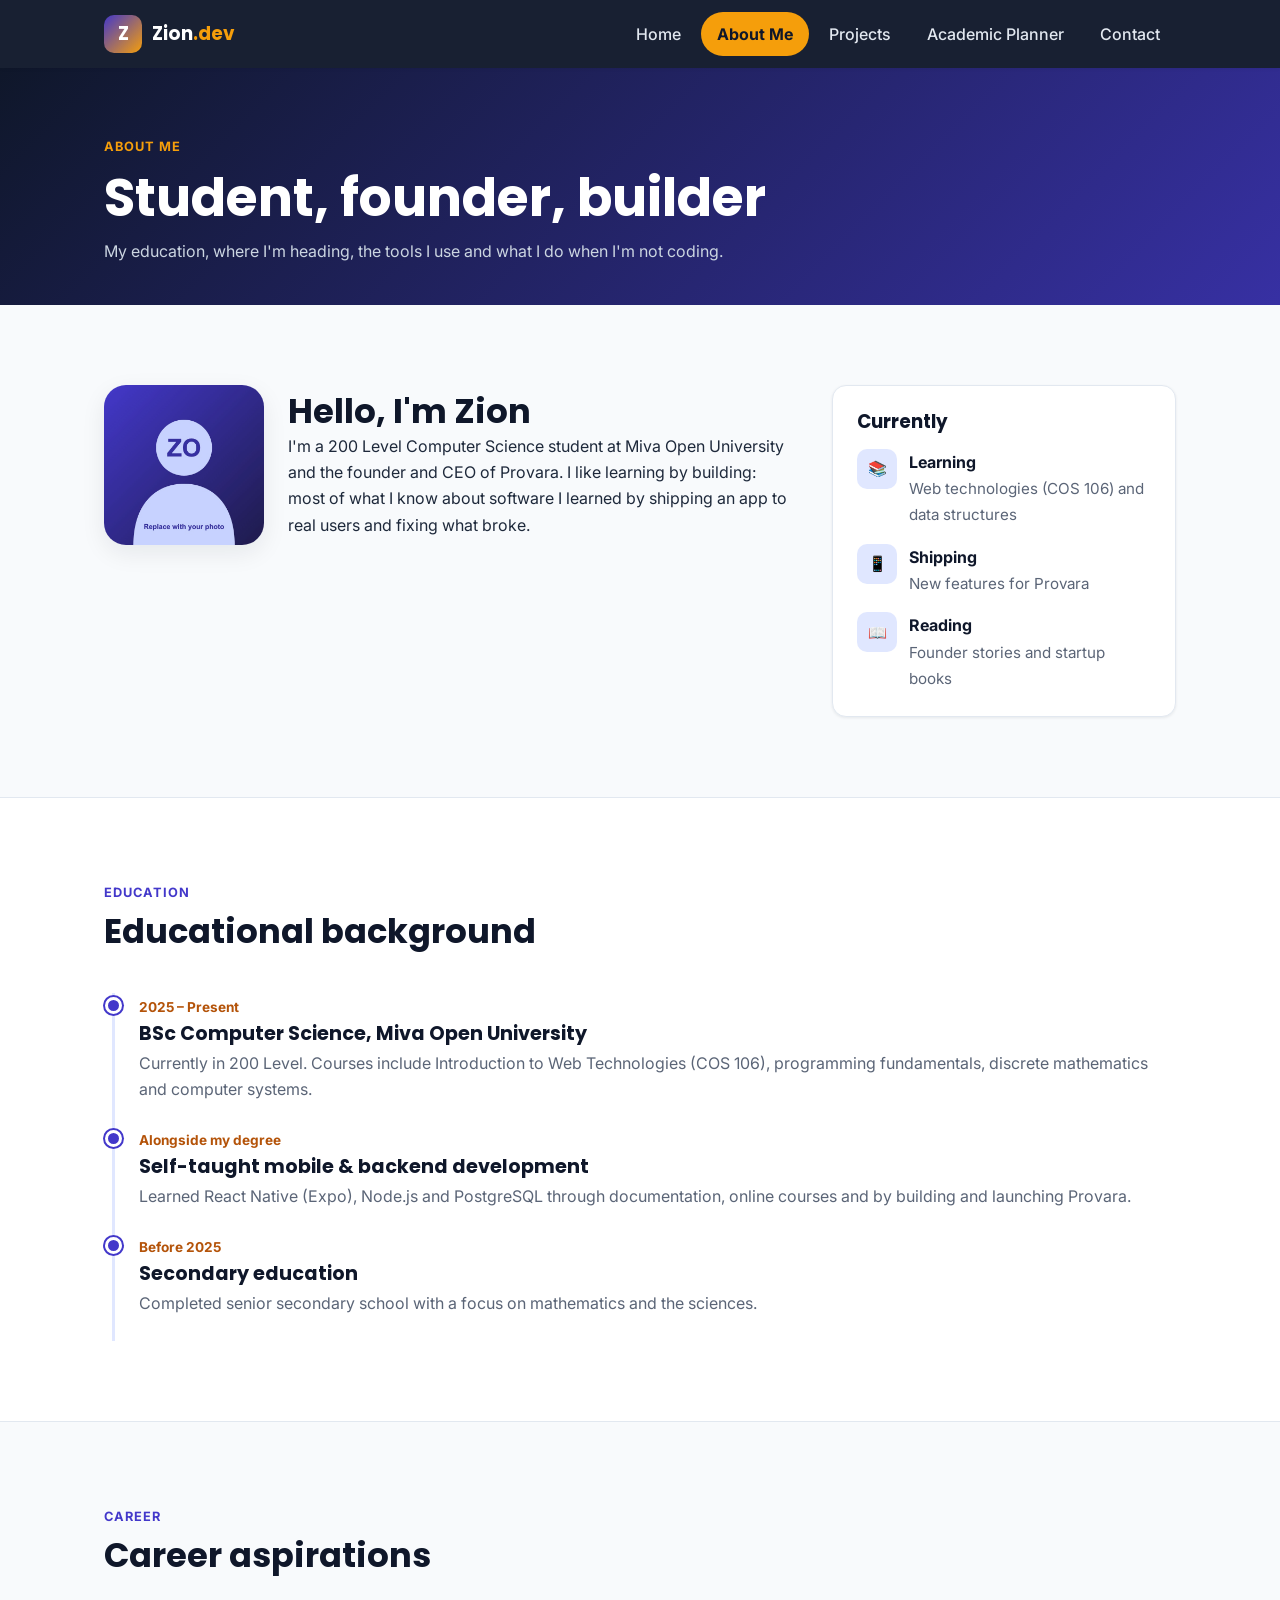
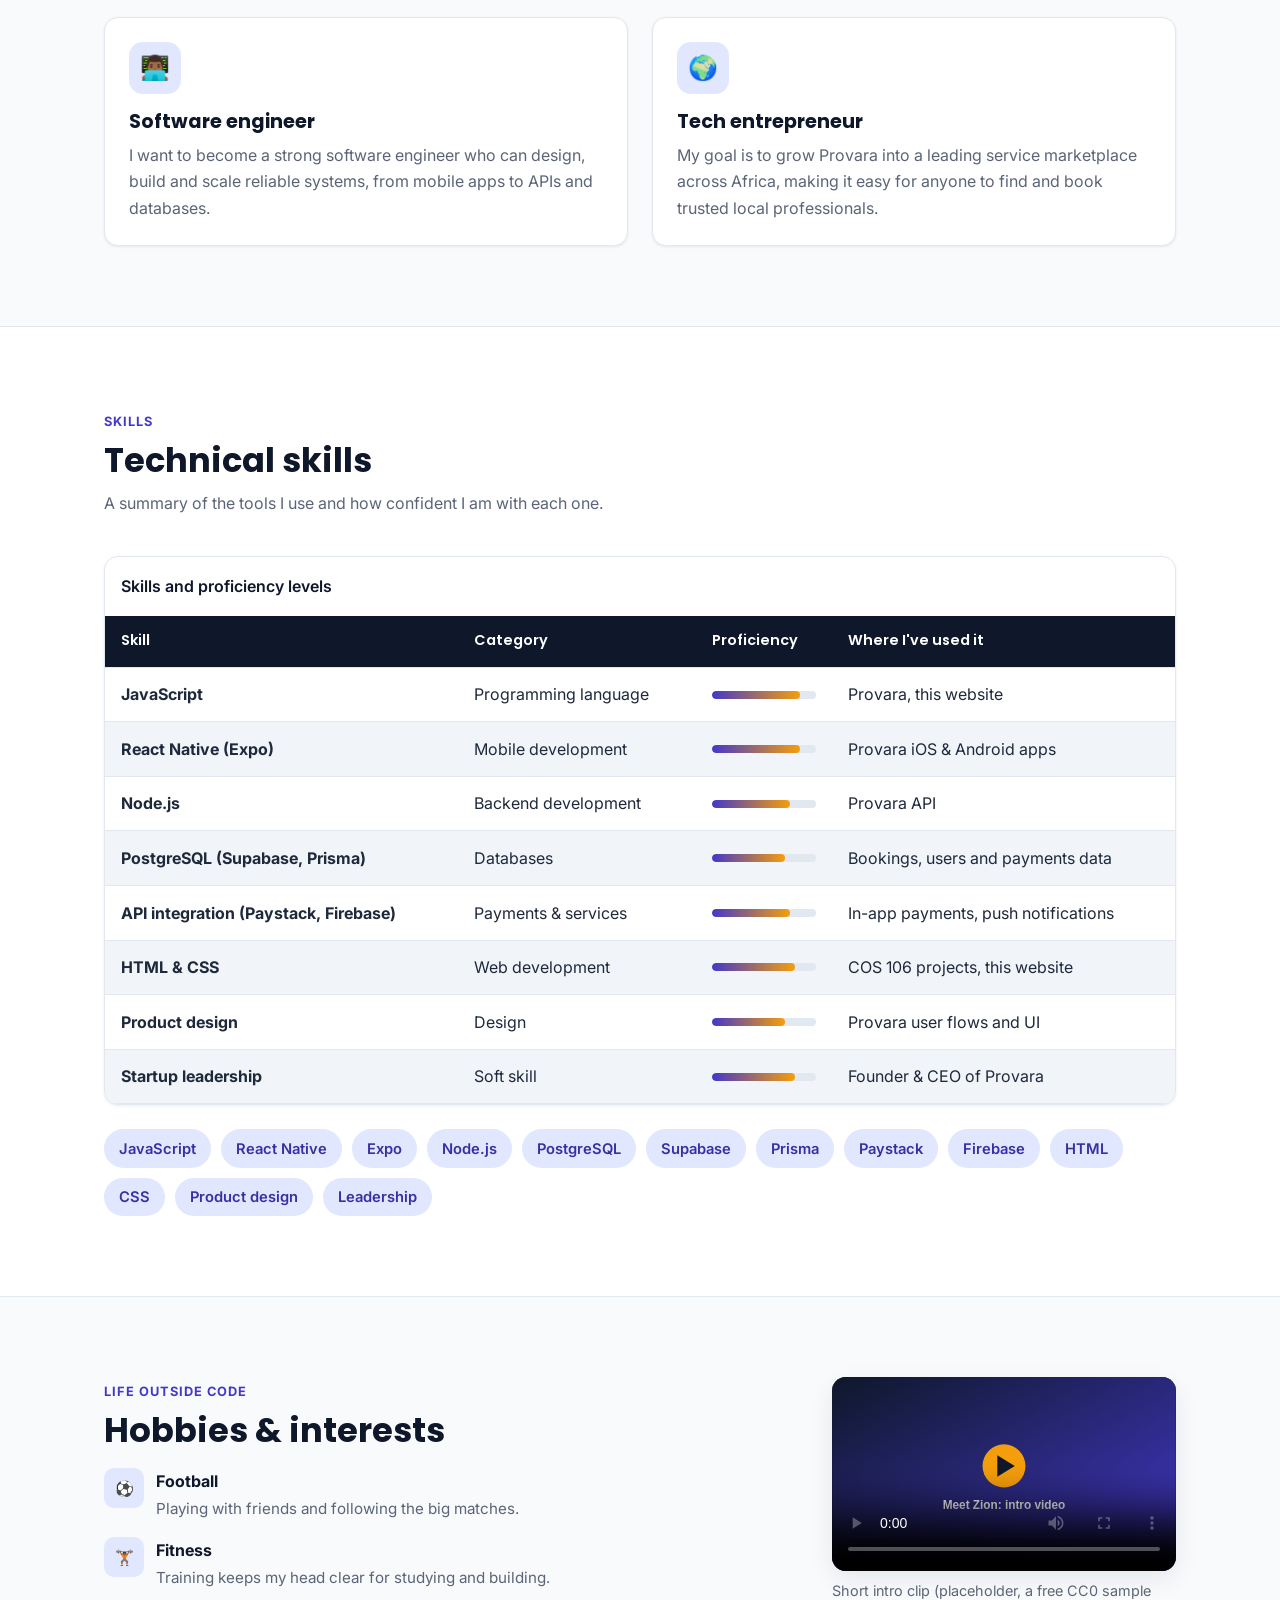
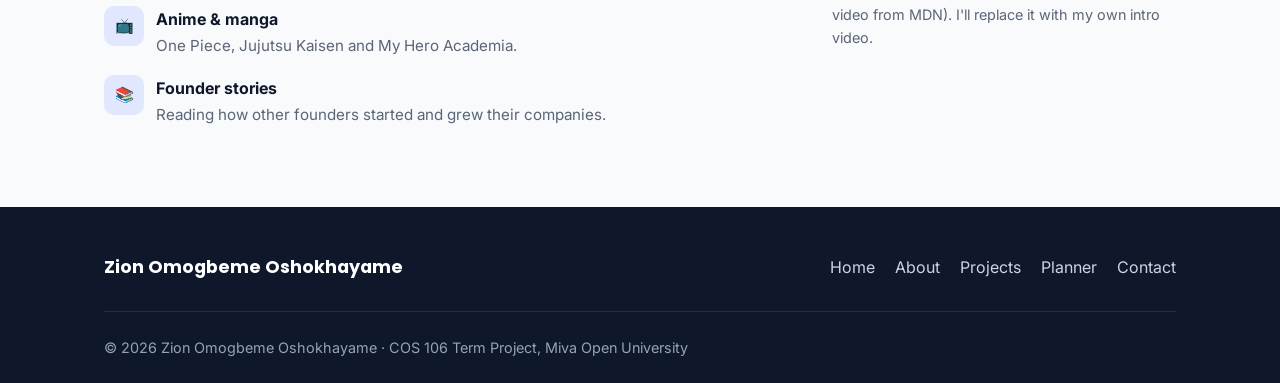
==== about.html @ 19a4f3cc "Initial commit: COS 106 student portfolio and academic planner Responsive five-page site (Home, Abou" ====
<!DOCTYPE html>
<html lang="en">
<head>
  <meta charset="UTF-8">
  <meta name="viewport" content="width=device-width, initial-scale=1.0">
  <meta name="description" content="About Zion Omogbeme Oshokhayame: education, career aspirations, technical skills and hobbies.">
  <meta name="author" content="Zion Omogbeme Oshokhayame">
  <title>About Me | Zion Omogbeme Oshokhayame</title>
  <link rel="icon" href="images/favicon.svg" type="image/svg+xml">
  <link rel="preconnect" href="https://fonts.googleapis.com">
  <link rel="preconnect" href="https://fonts.gstatic.com" crossorigin>
  <link href="https://fonts.googleapis.com/css2?family=Inter:wght@400;500;600;700&family=Poppins:wght@500;600;700&display=swap" rel="stylesheet">
  <link rel="stylesheet" href="css/style.css">
  <script src="js/main.js" defer></script>
</head>
<body>
  <a class="skip-link" href="#main">Skip to main content</a>

  <!-- ===== Site header + navigation (same on every page) ===== -->
  <header class="site-header">
    <div class="container header-inner">
      <a href="index.html" class="logo" aria-label="Zion Omogbeme, go to homepage">
        <span class="logo-mark" aria-hidden="true">Z</span>
        <span class="logo-text">Zion<span>.dev</span></span>
      </a>

      <button class="nav-toggle" type="button" aria-controls="primary-nav" aria-expanded="false" aria-label="Open menu">
        <span class="bar"></span>
        <span class="bar"></span>
        <span class="bar"></span>
      </button>

      <nav id="primary-nav" class="site-nav" aria-label="Main navigation">
        <ul class="nav-list">
          <li><a href="index.html">Home</a></li>
          <li><a href="about.html">About Me</a></li>
          <li><a href="projects.html">Projects</a></li>
          <li><a href="planner.html">Academic Planner</a></li>
          <li><a href="contact.html">Contact</a></li>
        </ul>
      </nav>
    </div>
  </header>

  <main id="main">
    <!-- ===== Page banner ===== -->
    <section class="page-banner" aria-labelledby="page-title">
      <div class="container">
        <span class="eyebrow">About me</span>
        <h1 id="page-title">Student, founder, builder</h1>
        <p>My education, where I'm heading, the tools I use and what I do when I'm not coding.</p>
      </div>
    </section>

    <!-- ===== Introduction + "currently" aside ===== -->
    <section class="section" aria-labelledby="intro-title">
      <div class="container layout-with-aside">
        <article class="reveal">
          <div class="about-intro">
            <img src="images/profile.jpg" alt="Zion Omogbeme Oshokhayame smiling" width="160" height="160">
            <div>
              <h2 id="intro-title">Hello, I'm Zion</h2>
              <p>
                I'm a 200 Level Computer Science student at Miva Open University and the founder and
                CEO of Provara. I like learning by building: most of what I know about software I learned
                by shipping an app to real users and fixing what broke.
              </p>
            </div>
          </div>
        </article>

        <aside class="panel reveal" aria-labelledby="now-title">
          <h2 id="now-title">Currently</h2>
          <ul class="fact-list">
            <li>
              <span class="fact-icon" aria-hidden="true">📚</span>
              <div><strong>Learning</strong><span>Web technologies (COS 106) and data structures</span></div>
            </li>
            <li>
              <span class="fact-icon" aria-hidden="true">📱</span>
              <div><strong>Shipping</strong><span>New features for Provara</span></div>
            </li>
            <li>
              <span class="fact-icon" aria-hidden="true">📖</span>
              <div><strong>Reading</strong><span>Founder stories and startup books</span></div>
            </li>
          </ul>
        </aside>
      </div>
    </section>

    <!-- ===== Educational background (ordered list timeline) ===== -->
    <section class="section section-alt" aria-labelledby="education-title">
      <div class="container">
        <div class="section-header">
          <span class="eyebrow">Education</span>
          <h2 id="education-title">Educational background</h2>
        </div>

        <ol class="timeline reveal">
          <li>
            <span class="timeline-date">2025 – Present</span>
            <h3>BSc Computer Science, Miva Open University</h3>
            <p>
              Currently in 200 Level. Courses include Introduction to Web Technologies (COS 106),
              programming fundamentals, discrete mathematics and computer systems.
            </p>
          </li>
          <li>
            <span class="timeline-date">Alongside my degree</span>
            <h3>Self-taught mobile &amp; backend development</h3>
            <p>
              Learned React Native (Expo), Node.js and PostgreSQL through documentation, online courses
              and by building and launching Provara.
            </p>
          </li>
          <li>
            <span class="timeline-date">Before 2025</span>
            <h3>Secondary education</h3>
            <p>Completed senior secondary school with a focus on mathematics and the sciences.</p>
          </li>
        </ol>
      </div>
    </section>

    <!-- ===== Career aspirations ===== -->
    <section class="section" aria-labelledby="career-title">
      <div class="container">
        <div class="section-header">
          <span class="eyebrow">Career</span>
          <h2 id="career-title">Career aspirations</h2>
        </div>

        <div class="grid grid-2">
          <article class="card reveal">
            <div class="card-icon" aria-hidden="true">👨🏾‍💻</div>
            <h3>Software engineer</h3>
            <p>
              I want to become a strong software engineer who can design, build and scale reliable
              systems, from mobile apps to APIs and databases.
            </p>
          </article>
          <article class="card reveal">
            <div class="card-icon" aria-hidden="true">🌍</div>
            <h3>Tech entrepreneur</h3>
            <p>
              My goal is to grow Provara into a leading service marketplace across Africa, making it easy
              for anyone to find and book trusted local professionals.
            </p>
          </article>
        </div>
      </div>
    </section>

    <!-- ===== Technical skills: HTML table + list ===== -->
    <section class="section section-alt" aria-labelledby="skills-title">
      <div class="container">
        <div class="section-header">
          <span class="eyebrow">Skills</span>
          <h2 id="skills-title">Technical skills</h2>
          <p>A summary of the tools I use and how confident I am with each one.</p>
        </div>

        <div class="table-wrapper reveal">
          <table>
            <caption>Skills and proficiency levels</caption>
            <thead>
              <tr>
                <th scope="col">Skill</th>
                <th scope="col">Category</th>
                <th scope="col">Proficiency</th>
                <th scope="col">Where I've used it</th>
              </tr>
            </thead>
            <tbody>
              <tr>
                <th scope="row">JavaScript</th>
                <td>Programming language</td>
                <td><span class="meter" role="img" aria-label="85 percent"><span class="meter-fill w-85"></span></span></td>
                <td>Provara, this website</td>
              </tr>
              <tr>
                <th scope="row">React Native (Expo)</th>
                <td>Mobile development</td>
                <td><span class="meter" role="img" aria-label="85 percent"><span class="meter-fill w-85"></span></span></td>
                <td>Provara iOS &amp; Android apps</td>
              </tr>
              <tr>
                <th scope="row">Node.js</th>
                <td>Backend development</td>
                <td><span class="meter" role="img" aria-label="75 percent"><span class="meter-fill w-75"></span></span></td>
                <td>Provara API</td>
              </tr>
              <tr>
                <th scope="row">PostgreSQL (Supabase, Prisma)</th>
                <td>Databases</td>
                <td><span class="meter" role="img" aria-label="70 percent"><span class="meter-fill w-70"></span></span></td>
                <td>Bookings, users and payments data</td>
              </tr>
              <tr>
                <th scope="row">API integration (Paystack, Firebase)</th>
                <td>Payments &amp; services</td>
                <td><span class="meter" role="img" aria-label="75 percent"><span class="meter-fill w-75"></span></span></td>
                <td>In-app payments, push notifications</td>
              </tr>
              <tr>
                <th scope="row">HTML &amp; CSS</th>
                <td>Web development</td>
                <td><span class="meter" role="img" aria-label="80 percent"><span class="meter-fill w-80"></span></span></td>
                <td>COS 106 projects, this website</td>
              </tr>
              <tr>
                <th scope="row">Product design</th>
                <td>Design</td>
                <td><span class="meter" role="img" aria-label="70 percent"><span class="meter-fill w-70"></span></span></td>
                <td>Provara user flows and UI</td>
              </tr>
              <tr>
                <th scope="row">Startup leadership</th>
                <td>Soft skill</td>
                <td><span class="meter" role="img" aria-label="80 percent"><span class="meter-fill w-80"></span></span></td>
                <td>Founder &amp; CEO of Provara</td>
              </tr>
            </tbody>
          </table>
        </div>

        <h3 class="visually-hidden">All skills</h3>
        <ul class="chip-list reveal" aria-label="Skills list">
          <li>JavaScript</li>
          <li>React Native</li>
          <li>Expo</li>
          <li>Node.js</li>
          <li>PostgreSQL</li>
          <li>Supabase</li>
          <li>Prisma</li>
          <li>Paystack</li>
          <li>Firebase</li>
          <li>HTML</li>
          <li>CSS</li>
          <li>Product design</li>
          <li>Leadership</li>
        </ul>
      </div>
    </section>

    <!-- ===== Hobbies & interests + intro video (multimedia) ===== -->
    <section class="section" aria-labelledby="hobbies-title">
      <div class="container layout-with-aside">
        <article class="reveal">
          <span class="eyebrow">Life outside code</span>
          <h2 id="hobbies-title">Hobbies &amp; interests</h2>
          <ul class="fact-list">
            <li>
              <span class="fact-icon" aria-hidden="true">⚽</span>
              <div><strong>Football</strong><span>Playing with friends and following the big matches.</span></div>
            </li>
            <li>
              <span class="fact-icon" aria-hidden="true">🏋🏾</span>
              <div><strong>Fitness</strong><span>Training keeps my head clear for studying and building.</span></div>
            </li>
            <li>
              <span class="fact-icon" aria-hidden="true">📺</span>
              <div><strong>Anime &amp; manga</strong><span>One Piece, Jujutsu Kaisen and My Hero Academia.</span></div>
            </li>
            <li>
              <span class="fact-icon" aria-hidden="true">📚</span>
              <div><strong>Founder stories</strong><span>Reading how other founders started and grew their companies.</span></div>
            </li>
          </ul>
        </article>

        <aside class="reveal" aria-labelledby="video-title">
          <h2 id="video-title" class="visually-hidden">Intro video</h2>
          <figure>
            <div class="video-wrapper">
              <!-- HTML5 video with controls and a fallback message -->
              <video controls preload="metadata" playsinline poster="images/video-poster.svg">
                <source src="https://interactive-examples.mdn.mozilla.net/media/cc0-videos/flower.mp4" type="video/mp4">
                <source src="https://interactive-examples.mdn.mozilla.net/media/cc0-videos/flower.webm" type="video/webm">
                <p>
                  Sorry, your browser doesn't support embedded videos.
                  You can <a href="https://interactive-examples.mdn.mozilla.net/media/cc0-videos/flower.mp4">download the video</a> instead.
                </p>
              </video>
            </div>
            <figcaption class="media-caption">
              Short intro clip (placeholder, a free CC0 sample video from MDN). I'll replace it with my own intro video.
            </figcaption>
          </figure>
        </aside>
      </div>
    </section>
  </main>

  <!-- ===== Site footer (same on every page) ===== -->
  <footer class="site-footer">
    <div class="container footer-inner">
      <p class="footer-brand">Zion Omogbeme Oshokhayame</p>
      <ul class="footer-links">
        <li><a href="index.html">Home</a></li>
        <li><a href="about.html">About</a></li>
        <li><a href="projects.html">Projects</a></li>
        <li><a href="planner.html">Planner</a></li>
        <li><a href="contact.html">Contact</a></li>
      </ul>
      <p class="footer-bottom">
        &copy; <span id="year">2026</span> Zion Omogbeme Oshokhayame &middot; COS 106 Term Project, Miva Open University
      </p>
    </div>
  </footer>
</body>
</html>
---- css/style.css ----
/* =========================================================
   COS 106 Term Project – Student Portfolio & Academic Manager
   Author: Zion Omogbeme Oshokhayame
   ONE external stylesheet shared by every page.

   Contents
   1.  CSS custom properties (colour scheme, spacing, fonts)
   2.  Reset & base styles
   3.  Layout helpers (container, sections, grid utilities)
   4.  Buttons & links (with transitions)
   5.  Header & navigation (Flexbox + mobile hamburger menu)
   6.  Homepage hero
   7.  Cards (shared by home, about, projects)
   8.  About page (timeline, table, skills, video)
   9.  Projects page (CSS Grid of project cards)
   10. Academic Planner (task manager)
   11. Contact page (form + validation states)
   12. Footer
   13. Keyframe animations
   14. Media queries (tablet & desktop)
   ========================================================= */


/* ---------- 1. CSS custom properties ---------- */
:root {
  /* Colour scheme */
  --color-primary: #4338ca;        /* indigo – main brand colour */
  --color-primary-dark: #3730a3;
  --color-primary-light: #e0e7ff;
  --color-accent: #f59e0b;         /* amber – highlights */
  --color-accent-dark: #b45309;
  --color-dark: #0f172a;           /* navy – header/footer */
  --color-text: #1e293b;
  --color-muted: #5b6577;
  --color-bg: #f8fafc;
  --color-surface: #ffffff;
  --color-border: #e2e8f0;
  --color-success: #15803d;
  --color-success-bg: #dcfce7;
  --color-error: #b91c1c;
  --color-error-bg: #fee2e2;

  /* Typography */
  --font-heading: "Poppins", "Segoe UI", Arial, sans-serif;
  --font-body: "Inter", "Segoe UI", Arial, sans-serif;

  /* Spacing, shape and depth */
  --space-xs: 0.5rem;
  --space-sm: 1rem;
  --space-md: 1.5rem;
  --space-lg: 2.5rem;
  --space-xl: 4rem;
  --radius-sm: 8px;
  --radius-md: 14px;
  --radius-lg: 22px;
  --shadow-sm: 0 1px 3px rgba(15, 23, 42, 0.08);
  --shadow-md: 0 8px 24px rgba(15, 23, 42, 0.08);
  --shadow-lg: 0 18px 40px rgba(15, 23, 42, 0.14);

  /* Motion */
  --transition: 0.25s ease;
  --header-height: 68px;
}


/* ---------- 2. Reset & base styles ---------- */
*,
*::before,
*::after {
  box-sizing: border-box;
  margin: 0;
  padding: 0;
}

html {
  scroll-behavior: smooth;
}

body {
  font-family: var(--font-body);
  font-size: 1rem;                 /* 16px – readable on phones */
  line-height: 1.65;
  color: var(--color-text);
  background-color: var(--color-bg);
  overflow-x: hidden;              /* prevents horizontal scrolling */
  display: flex;
  flex-direction: column;
  min-height: 100vh;
}

main {
  flex: 1;                         /* pushes footer to the bottom */
}

h1, h2, h3, h4 {
  font-family: var(--font-heading);
  line-height: 1.25;
  color: var(--color-dark);
}

h1 { font-size: clamp(2rem, 6vw, 3.25rem); }
h2 { font-size: clamp(1.5rem, 4vw, 2.1rem); }
h3 { font-size: 1.2rem; }

p + p {
  margin-top: var(--space-sm);
}

/* Space between an article heading and the text below it */
article > h2 {
  margin-bottom: var(--space-sm);
}

img,
video,
iframe {
  max-width: 100%;
  display: block;
}

a {
  color: var(--color-primary);
  text-decoration-thickness: 2px;
  text-underline-offset: 3px;
  transition: color var(--transition);
}

a:hover {
  color: var(--color-accent-dark);
}

ul,
ol {
  padding-left: 1.25rem;
}

/* Visible keyboard focus for accessibility */
:focus-visible {
  outline: 3px solid var(--color-accent);
  outline-offset: 3px;
}

/* Hidden but still read by screen readers */
.visually-hidden {
  position: absolute;
  width: 1px;
  height: 1px;
  overflow: hidden;
  clip: rect(0 0 0 0);
  white-space: nowrap;
}

/* "Skip to content" link for keyboard users */
.skip-link {
  position: absolute;
  left: var(--space-sm);
  top: -60px;
  z-index: 200;
  padding: var(--space-xs) var(--space-sm);
  background: var(--color-accent);
  color: var(--color-dark);
  font-weight: 600;
  border-radius: var(--radius-sm);
  transition: top var(--transition);
}

.skip-link:focus {
  top: var(--space-xs);
}


/* ---------- 3. Layout helpers ---------- */
.container {
  width: 100%;
  max-width: 1120px;
  margin: 0 auto;
  padding: 0 var(--space-sm);      /* 16px gutter on phones */
}

.section {
  padding: var(--space-xl) 0;
}

.section-alt {
  background-color: var(--color-surface);
  border-top: 1px solid var(--color-border);
  border-bottom: 1px solid var(--color-border);
}

.section-header {
  max-width: 680px;
  margin-bottom: var(--space-lg);
}

.section-header p {
  color: var(--color-muted);
  margin-top: var(--space-xs);
}

.eyebrow {
  display: inline-block;
  font-size: 0.8rem;
  font-weight: 700;
  letter-spacing: 0.08em;
  text-transform: uppercase;
  color: var(--color-primary);
  margin-bottom: var(--space-xs);
}

/* Inner-page banner (About, Projects, Planner, Contact) */
.page-banner {
  background: linear-gradient(135deg, var(--color-dark) 0%, var(--color-primary-dark) 100%);
  color: #fff;
  padding: var(--space-xl) 0 var(--space-lg);
}

.page-banner h1 {
  color: #fff;
  animation: slideUp 0.7s ease both;
}

.page-banner p {
  max-width: 640px;
  margin-top: var(--space-xs);
  color: #cbd5e1;
  animation: slideUp 0.7s 0.15s ease both;
}

.page-banner .eyebrow {
  color: var(--color-accent);
}

/* Grid utilities (CSS Grid) – mobile first: one column */
.grid {
  display: grid;
  gap: var(--space-md);
  grid-template-columns: 1fr;
}

/* Two-area layout: main content + aside */
.layout-with-aside {
  display: grid;
  gap: var(--space-lg);
  grid-template-columns: 1fr;
}

/* Elements revealed on scroll by main.js */
.reveal {
  opacity: 0;
  transform: translateY(24px);
  transition: opacity 0.6s ease, transform 0.6s ease;
}

.reveal.is-visible {
  opacity: 1;
  transform: none;
}


/* ---------- 4. Buttons & links ---------- */
.btn {
  display: inline-flex;
  align-items: center;
  justify-content: center;
  gap: 0.5rem;
  min-height: 48px;                /* tap-friendly size */
  padding: 0.75rem 1.5rem;
  font-family: var(--font-heading);
  font-size: 1rem;
  font-weight: 600;
  border: 2px solid transparent;
  border-radius: 999px;
  text-decoration: none;
  cursor: pointer;
  transition: background-color var(--transition), color var(--transition),
              transform var(--transition), box-shadow var(--transition),
              border-color var(--transition);
}

.btn:hover {
  transform: translateY(-2px);
  box-shadow: var(--shadow-md);
}

.btn:active {
  transform: translateY(0);
}

.btn-primary {
  background-color: var(--color-primary);
  color: #fff;
}

.btn-primary:hover {
  background-color: var(--color-primary-dark);
  color: #fff;
}

.btn-accent {
  background-color: var(--color-accent);
  color: var(--color-dark);
}

.btn-accent:hover {
  background-color: #fbbf24;
  color: var(--color-dark);
}

.btn-outline {
  background-color: transparent;
  border-color: var(--color-primary);
  color: var(--color-primary);
}

.btn-outline:hover {
  background-color: var(--color-primary);
  color: #fff;
}

/* Outline button on dark backgrounds */
.btn-ghost {
  background-color: transparent;
  border-color: rgba(255, 255, 255, 0.6);
  color: #fff;
}

.btn-ghost:hover {
  background-color: #fff;
  color: var(--color-dark);
}

.btn-sm {
  min-height: 44px;
  padding: 0.5rem 1.1rem;
  font-size: 0.9rem;
}

.btn:disabled {
  opacity: 0.65;
  cursor: not-allowed;
  transform: none;
  box-shadow: none;
}

.btn-group {
  display: flex;
  flex-wrap: wrap;
  gap: var(--space-sm);
}


/* ---------- 5. Header & navigation (Flexbox) ---------- */
.site-header {
  position: sticky;
  top: 0;
  z-index: 100;
  background-color: rgba(15, 23, 42, 0.96);
  backdrop-filter: blur(8px);
  box-shadow: var(--shadow-sm);
}

.header-inner {
  display: flex;                   /* Flexbox: logo left, nav right */
  align-items: center;
  justify-content: space-between;
  min-height: var(--header-height);
}

.logo {
  display: flex;
  align-items: center;
  gap: 0.6rem;
  color: #fff;
  font-family: var(--font-heading);
  font-weight: 700;
  font-size: 1.15rem;
  text-decoration: none;
}

.logo:hover {
  color: #fff;
}

.logo-mark {
  display: grid;
  place-items: center;
  width: 38px;
  height: 38px;
  border-radius: 10px;
  background: linear-gradient(135deg, var(--color-primary) 0%, var(--color-accent) 100%);
  transition: transform var(--transition);
}

.logo:hover .logo-mark {
  transform: rotate(-8deg) scale(1.05);
}

.logo-text span {
  color: var(--color-accent);
}

/* Hamburger button – visible on mobile only */
.nav-toggle {
  display: flex;
  flex-direction: column;
  justify-content: center;
  gap: 5px;
  width: 48px;
  height: 48px;
  padding: 12px;
  background: transparent;
  border: none;
  border-radius: var(--radius-sm);
  cursor: pointer;
}

.nav-toggle .bar {
  display: block;
  height: 3px;
  width: 100%;
  background-color: #fff;
  border-radius: 3px;
  transition: transform var(--transition), opacity var(--transition);
}

/* Hamburger turns into an "X" when the menu is open */
.nav-toggle[aria-expanded="true"] .bar:nth-child(1) {
  transform: translateY(8px) rotate(45deg);
}

.nav-toggle[aria-expanded="true"] .bar:nth-child(2) {
  opacity: 0;
}

.nav-toggle[aria-expanded="true"] .bar:nth-child(3) {
  transform: translateY(-8px) rotate(-45deg);
}

/* Mobile menu: a drop-down panel under the header */
.site-nav {
  position: absolute;
  top: 100%;
  left: 0;
  right: 0;
  background-color: var(--color-dark);
  max-height: 0;
  overflow: hidden;
  transition: max-height 0.35s ease;
}

.site-nav.is-open {
  max-height: 420px;
  border-top: 1px solid rgba(255, 255, 255, 0.08);
  box-shadow: var(--shadow-lg);
}

.nav-list {
  list-style: none;
  padding: var(--space-xs) var(--space-sm) var(--space-sm);
  display: flex;
  flex-direction: column;
  gap: 0.25rem;
}

.nav-list a {
  display: block;
  padding: 0.8rem 1rem;            /* large tap target */
  color: #e2e8f0;
  font-weight: 500;
  text-decoration: none;
  border-radius: var(--radius-sm);
  transition: background-color var(--transition), color var(--transition);
}

.nav-list a:hover {
  background-color: rgba(255, 255, 255, 0.08);
  color: #fff;
}

/* Current page highlight (class added by main.js) */
.nav-list a.active {
  background-color: var(--color-accent);
  color: var(--color-dark);
  font-weight: 700;
}


/* ---------- 6. Homepage hero ---------- */
.hero {
  position: relative;
  overflow: hidden;
  background: linear-gradient(135deg, var(--color-dark) 0%, #1e1b4b 55%, var(--color-primary) 100%);
  color: #fff;
  padding: var(--space-xl) 0;
}

/* Decorative blurred circle */
.hero::after {
  content: "";
  position: absolute;
  width: 380px;
  height: 380px;
  right: -120px;
  top: -120px;
  border-radius: 50%;
  background: var(--color-accent);
  opacity: 0.18;
  filter: blur(40px);
  animation: float 8s ease-in-out infinite;
}

.hero-inner {
  position: relative;
  z-index: 1;
  display: flex;                   /* Flexbox: text + photo */
  flex-direction: column-reverse;
  align-items: center;
  gap: var(--space-lg);
  text-align: center;
}

.hero-text {
  animation: slideUp 0.8s ease both;
}

.hero-text h1 {
  color: #fff;
  margin-bottom: var(--space-sm);
}

.hero-text h1 span {
  color: var(--color-accent);
}

.hero-greeting {
  font-size: 1.05rem;
  color: #c7d2fe;
  font-weight: 500;
  margin-bottom: var(--space-xs);
}

.hero-tagline {
  font-size: 1.1rem;
  color: #cbd5e1;
  max-width: 560px;
  margin: 0 auto var(--space-md);
}

.hero .btn-group {
  justify-content: center;
}

.hero-photo {
  flex-shrink: 0;
  animation: fadeIn 1s ease both;
}

.hero-photo img {
  width: 220px;
  height: 220px;
  object-fit: cover;
  border-radius: 50%;
  border: 6px solid rgba(255, 255, 255, 0.15);
  box-shadow: 0 0 0 8px rgba(245, 158, 11, 0.35), var(--shadow-lg);
  transition: transform 0.4s ease;
}

.hero-photo img:hover {
  transform: scale(1.04) rotate(2deg);
}

.badge-row {
  list-style: none;
  padding: 0;
  display: flex;
  flex-wrap: wrap;
  justify-content: center;
  gap: 0.5rem;
  margin-bottom: var(--space-md);
}

.badge {
  display: inline-block;
  padding: 0.3rem 0.8rem;
  font-size: 0.85rem;
  font-weight: 600;
  border-radius: 999px;
  background-color: rgba(255, 255, 255, 0.12);
  color: #fff;
}

/* Quick facts list in the homepage aside */
.fact-list {
  list-style: none;
  padding: 0;
  display: grid;
  gap: var(--space-sm);
}

.fact-list li {
  display: flex;
  gap: 0.75rem;
  align-items: flex-start;
}

.fact-icon {
  flex-shrink: 0;
  display: grid;
  place-items: center;
  width: 40px;
  height: 40px;
  border-radius: 10px;
  background-color: var(--color-primary-light);
  font-size: 1.2rem;
}

.fact-list strong {
  display: block;
  color: var(--color-dark);
}

.fact-list span {
  color: var(--color-muted);
  font-size: 0.95rem;
}


/* ---------- 7. Cards ---------- */
.card {
  background-color: var(--color-surface);
  border: 1px solid var(--color-border);
  border-radius: var(--radius-md);
  padding: var(--space-md);
  box-shadow: var(--shadow-sm);
  transition: transform var(--transition), box-shadow var(--transition),
              border-color var(--transition);
}

.card:hover {
  transform: translateY(-6px);
  box-shadow: var(--shadow-lg);
  border-color: var(--color-primary-light);
}

.card h3 {
  margin-bottom: var(--space-xs);
}

.card p {
  color: var(--color-muted);
}

.card-icon {
  display: grid;
  place-items: center;
  width: 52px;
  height: 52px;
  margin-bottom: var(--space-sm);
  border-radius: 14px;
  background-color: var(--color-primary-light);
  font-size: 1.5rem;
}

.card-link {
  display: inline-block;
  margin-top: var(--space-sm);
  font-weight: 600;
  text-decoration: none;
}

.card-link::after {
  content: " →";
  display: inline-block;
  transition: transform var(--transition);
}

.card-link:hover::after {
  transform: translateX(4px);
}

/* Static card used for asides (no hover lift) */
.panel {
  background-color: var(--color-surface);
  border: 1px solid var(--color-border);
  border-radius: var(--radius-md);
  padding: var(--space-md);
  box-shadow: var(--shadow-sm);
}

.panel h2,
.panel h3 {
  font-size: 1.15rem;
  margin-bottom: var(--space-sm);
}

.panel + .panel {
  margin-top: var(--space-md);
}

/* Call-to-action band */
.cta-band {
  text-align: center;
  background: linear-gradient(135deg, var(--color-primary) 0%, var(--color-primary-dark) 100%);
  color: #fff;
  border-radius: var(--radius-lg);
  padding: var(--space-lg) var(--space-md);
  box-shadow: var(--shadow-lg);
}

.cta-band h2 {
  color: #fff;
  margin-bottom: var(--space-xs);
}

.cta-band p {
  color: #e0e7ff;
  margin-bottom: var(--space-md);
}

.cta-band .btn-group {
  justify-content: center;
}


/* ---------- 8. About page ---------- */
.about-intro {
  display: flex;
  flex-direction: column;
  gap: var(--space-md);
  align-items: flex-start;
}

.about-intro img {
  width: 160px;
  height: 160px;
  border-radius: var(--radius-lg);
  object-fit: cover;
  box-shadow: var(--shadow-md);
}

/* Education timeline (ordered list) */
.timeline {
  list-style: none;
  padding: 0;
  position: relative;
  border-left: 3px solid var(--color-primary-light);
  margin-left: 0.5rem;
}

.timeline li {
  position: relative;
  padding: 0 0 var(--space-md) var(--space-md);
}

.timeline li::before {
  content: "";
  position: absolute;
  left: -10px;
  top: 4px;
  width: 17px;
  height: 17px;
  border-radius: 50%;
  background-color: var(--color-primary);
  border: 3px solid var(--color-surface);
  box-shadow: 0 0 0 2px var(--color-primary);
}

.timeline-date {
  display: inline-block;
  font-size: 0.85rem;
  font-weight: 700;
  color: var(--color-accent-dark);
}

.timeline h3 {
  margin: 0.15rem 0 0.25rem;
}

.timeline p {
  color: var(--color-muted);
}

/* Responsive table wrapper – scrolls inside itself, never the page */
.table-wrapper {
  width: 100%;
  overflow-x: auto;
  border-radius: var(--radius-md);
  border: 1px solid var(--color-border);
  box-shadow: var(--shadow-sm);
  background-color: var(--color-surface);
}

table {
  width: 100%;
  min-width: 560px;
  border-collapse: collapse;
}

caption {
  caption-side: top;
  text-align: left;
  padding: var(--space-sm);
  font-weight: 600;
  color: var(--color-dark);
}

th,
td {
  padding: 0.85rem 1rem;
  text-align: left;
  border-bottom: 1px solid var(--color-border);
  vertical-align: middle;
}

thead th {
  background-color: var(--color-dark);
  color: #fff;
  font-family: var(--font-heading);
  font-weight: 600;
  font-size: 0.9rem;
}

tbody tr {
  transition: background-color var(--transition);
}

tbody tr:nth-child(even) {
  background-color: #f1f5f9;
}

tbody tr:hover {
  background-color: var(--color-primary-light);
}

/* Proficiency meter inside the table */
.meter {
  display: block;
  width: 100%;
  max-width: 160px;
  height: 8px;
  border-radius: 999px;
  background-color: var(--color-border);
  overflow: hidden;
}

.meter-fill {
  display: block;
  height: 100%;
  border-radius: inherit;
  background: linear-gradient(90deg, var(--color-primary) 0%, var(--color-accent) 100%);
  transform-origin: left;
  animation: growBar 1.2s ease both;
}

/* Widths set with classes (no inline styles) */
.w-90 { width: 90%; }
.w-85 { width: 85%; }
.w-80 { width: 80%; }
.w-75 { width: 75%; }
.w-70 { width: 70%; }
.w-65 { width: 65%; }

/* Skill "chips" */
.table-wrapper + .visually-hidden + .chip-list {
  margin-top: var(--space-md);
}

.chip-list {
  list-style: none;
  padding: 0;
  display: flex;
  flex-wrap: wrap;
  gap: 0.6rem;
}

.chip-list li {
  padding: 0.45rem 0.95rem;
  border-radius: 999px;
  background-color: var(--color-primary-light);
  color: var(--color-primary-dark);
  font-weight: 600;
  font-size: 0.92rem;
  transition: background-color var(--transition), color var(--transition), transform var(--transition);
}

.chip-list li:hover {
  background-color: var(--color-primary);
  color: #fff;
  transform: translateY(-2px);
}

/* Video block */
.video-wrapper {
  border-radius: var(--radius-md);
  overflow: hidden;
  background-color: var(--color-dark);
  box-shadow: var(--shadow-md);
}

.video-wrapper video {
  width: 100%;
  height: auto;
}

.media-caption {
  margin-top: var(--space-xs);
  font-size: 0.9rem;
  color: var(--color-muted);
}


/* ---------- 9. Projects page (CSS Grid) ---------- */
.project-grid {
  display: grid;
  gap: var(--space-md);
  grid-template-columns: 1fr;      /* 1 column on phones */
}

.project-card {
  display: flex;
  flex-direction: column;
  padding: 0;
  overflow: hidden;
}

.project-card .project-image {
  overflow: hidden;
  aspect-ratio: 16 / 10;
  background-color: var(--color-primary-light);
}

.project-card .project-image img {
  width: 100%;
  height: 100%;
  object-fit: cover;
  transition: transform 0.5s ease;
}

.project-card:hover .project-image img {
  transform: scale(1.06);
}

.project-body {
  display: flex;
  flex-direction: column;
  flex: 1;
  padding: var(--space-md);
}

.project-body p {
  margin-bottom: var(--space-sm);
}

.tag-list {
  list-style: none;
  padding: 0;
  display: flex;
  flex-wrap: wrap;
  gap: 0.4rem;
  margin-bottom: var(--space-md);
}

.tag-list li {
  font-size: 0.78rem;
  font-weight: 600;
  padding: 0.2rem 0.65rem;
  border-radius: 999px;
  background-color: #fef3c7;
  color: #92400e;
}

.project-body .btn-group {
  margin-top: auto;                /* buttons stick to card bottom */
}

.status-pill {
  align-self: flex-start;
  font-size: 0.75rem;
  font-weight: 700;
  text-transform: uppercase;
  letter-spacing: 0.05em;
  padding: 0.2rem 0.6rem;
  border-radius: 6px;
  margin-bottom: var(--space-xs);
  background-color: var(--color-success-bg);
  color: var(--color-success);
}


/* ---------- 10. Academic Planner ---------- */
.surface-card {
  background-color: var(--color-surface);
  border: 1px solid var(--color-border);
  border-radius: var(--radius-lg);
  box-shadow: var(--shadow-md);
  padding: var(--space-md);
}

.task-form {
  display: grid;
  gap: var(--space-sm);
  grid-template-columns: 1fr;
}

.task-form .form-group-title {
  grid-column: 1 / -1;
}

.task-form .btn {
  width: 100%;
}

/* Progress counter + bar */
.task-summary {
  display: flex;
  flex-wrap: wrap;
  align-items: center;
  justify-content: space-between;
  gap: var(--space-sm);
  margin: var(--space-md) 0 var(--space-sm);
}

.task-counter {
  font-weight: 600;
  color: var(--color-dark);
}

.progress {
  width: 100%;
  height: 10px;
  border-radius: 999px;
  background-color: var(--color-border);
  overflow: hidden;
  margin-bottom: var(--space-md);
}

/* <progress> styled as a bar */
.progress-bar {
  appearance: none;
  -webkit-appearance: none;
  display: block;
  width: 100%;
  height: 100%;
  border: none;
  background-color: var(--color-border);
  color: var(--color-success);
}

.progress-bar::-webkit-progress-bar {
  background-color: var(--color-border);
}

.progress-bar::-webkit-progress-value {
  background: linear-gradient(90deg, var(--color-primary) 0%, var(--color-success) 100%);
  border-radius: 999px;
  transition: width 0.4s ease;
}

.progress-bar::-moz-progress-bar {
  background: linear-gradient(90deg, var(--color-primary) 0%, var(--color-success) 100%);
  border-radius: 999px;
}

/* Filter buttons (All / Active / Completed) */
.filter-group {
  display: flex;
  flex-wrap: wrap;
  gap: 0.4rem;
}

.filter-btn {
  min-height: 40px;
  padding: 0.4rem 1rem;
  border: 2px solid var(--color-border);
  border-radius: 999px;
  background-color: var(--color-surface);
  color: var(--color-text);
  font-family: var(--font-body);
  font-weight: 600;
  font-size: 0.9rem;
  cursor: pointer;
  transition: background-color var(--transition), border-color var(--transition), color var(--transition);
}

.filter-btn:hover {
  border-color: var(--color-primary);
  color: var(--color-primary);
}

.filter-btn.active {
  background-color: var(--color-primary);
  border-color: var(--color-primary);
  color: #fff;
}

/* Task list */
.task-list {
  list-style: none;
  padding: 0;
  display: grid;
  gap: 0.6rem;
}

.task-item {
  display: flex;                   /* checkbox | text | delete */
  align-items: center;
  gap: 0.75rem;
  padding: 0.85rem 1rem;
  background-color: var(--color-bg);
  border: 1px solid var(--color-border);
  border-left: 4px solid var(--color-primary);
  border-radius: var(--radius-sm);
  animation: slideIn 0.35s ease both;
  transition: background-color var(--transition), border-color var(--transition), opacity var(--transition);
}

.task-item:hover {
  background-color: #eef2ff;
}

.task-item.completed {
  border-left-color: var(--color-success);
  opacity: 0.75;
}

/* Strike-through styling for completed tasks */
.task-item.completed .task-title {
  text-decoration: line-through;
  text-decoration-thickness: 2px;
  color: var(--color-muted);
}

.task-item.overdue:not(.completed) {
  border-left-color: var(--color-error);
}

.task-checkbox {
  flex-shrink: 0;
  width: 24px;
  height: 24px;
  accent-color: var(--color-success);
  cursor: pointer;
}

.task-content {
  flex: 1;
  min-width: 0;                    /* allows long words to wrap */
}

.task-title {
  display: block;
  font-weight: 600;
  overflow-wrap: anywhere;
  cursor: pointer;
}

.task-meta {
  display: flex;
  flex-wrap: wrap;
  gap: 0.4rem;
  margin-top: 0.25rem;
  font-size: 0.8rem;
}

.task-meta span {
  padding: 0.1rem 0.5rem;
  border-radius: 6px;
  background-color: var(--color-primary-light);
  color: var(--color-primary-dark);
  font-weight: 600;
}

.task-meta .meta-due {
  background-color: #fef3c7;
  color: #92400e;
}

.task-meta .meta-overdue {
  background-color: var(--color-error-bg);
  color: var(--color-error);
}

.delete-btn {
  flex-shrink: 0;
  display: grid;
  place-items: center;
  width: 44px;
  height: 44px;
  border: none;
  border-radius: var(--radius-sm);
  background-color: transparent;
  color: var(--color-error);
  font-size: 1.25rem;
  cursor: pointer;
  transition: background-color var(--transition), transform var(--transition);
}

.delete-btn:hover {
  background-color: var(--color-error-bg);
  transform: scale(1.08);
}

.empty-state {
  text-align: center;
  padding: var(--space-lg) var(--space-sm);
  color: var(--color-muted);
  border: 2px dashed var(--color-border);
  border-radius: var(--radius-md);
}

.planner-footer {
  display: flex;
  justify-content: flex-end;
  margin-top: var(--space-sm);
}

.link-btn {
  min-height: 44px;
  padding: 0.4rem 0.6rem;
  background: none;
  border: none;
  color: var(--color-error);
  font-family: var(--font-body);
  font-weight: 600;
  font-size: 0.9rem;
  text-decoration: underline;
  text-underline-offset: 3px;
  cursor: pointer;
}

.link-btn:disabled {
  color: var(--color-muted);
  cursor: not-allowed;
  text-decoration: none;
}


/* ---------- 11. Contact page (form) ---------- */
.form-group {
  display: flex;
  flex-direction: column;
  gap: 0.35rem;
  margin-bottom: var(--space-sm);
}

.form-group label {
  font-weight: 600;
  color: var(--color-dark);
}

.required {
  color: var(--color-error);
}

.optional {
  font-weight: 400;
  color: var(--color-muted);
  font-size: 0.9rem;
}

input,
textarea,
select {
  width: 100%;
  min-height: 48px;
  padding: 0.75rem 0.9rem;
  font-family: var(--font-body);
  font-size: 1rem;                 /* 16px stops iOS from zooming in */
  color: var(--color-text);
  background-color: var(--color-surface);
  border: 2px solid var(--color-border);
  border-radius: var(--radius-sm);
  transition: border-color var(--transition), box-shadow var(--transition);
}

textarea {
  resize: vertical;
  min-height: 140px;
}

input:focus,
textarea:focus,
select:focus {
  outline: none;
  border-color: var(--color-primary);
  box-shadow: 0 0 0 4px var(--color-primary-light);
}

/* Validation states (classes toggled by contact.js / planner.js) */
.form-group.has-error input,
.form-group.has-error textarea {
  border-color: var(--color-error);
  background-color: #fff7f7;
}

.form-group.is-valid input,
.form-group.is-valid textarea {
  border-color: var(--color-success);
}

.error-message {
  min-height: 1.25rem;
  font-size: 0.875rem;
  font-weight: 500;
  color: var(--color-error);
}

.hint {
  font-size: 0.85rem;
  color: var(--color-muted);
}

.form-intro {
  margin: 0.25rem 0 var(--space-md);
}

.form-status {
  display: none;
  padding: var(--space-sm);
  margin-bottom: var(--space-md);
  border-radius: var(--radius-sm);
  font-weight: 600;
  animation: fadeIn 0.4s ease both;
}

.form-status.success {
  display: block;
  background-color: var(--color-success-bg);
  color: var(--color-success);
  border: 1px solid #86efac;
}

.form-status.error {
  display: block;
  background-color: var(--color-error-bg);
  color: var(--color-error);
  border: 1px solid #fca5a5;
}

.contact-list {
  list-style: none;
  padding: 0;
  display: grid;
  gap: var(--space-sm);
}

.contact-list li {
  display: flex;
  gap: 0.75rem;
  align-items: flex-start;
  overflow-wrap: break-word;
}

.contact-list li > div {
  min-width: 0;
}

.contact-list a {
  font-size: 0.9rem;
}


/* ---------- 12. Footer ---------- */
.site-footer {
  background-color: var(--color-dark);
  color: #cbd5e1;
  padding: var(--space-lg) 0 var(--space-md);
  margin-top: auto;
}

.footer-inner {
  display: flex;
  flex-direction: column;
  gap: var(--space-md);
  text-align: center;
  align-items: center;
}

.footer-brand {
  font-family: var(--font-heading);
  font-weight: 700;
  color: #fff;
  font-size: 1.1rem;
}

.footer-links {
  list-style: none;
  padding: 0;
  display: flex;
  flex-wrap: wrap;
  justify-content: center;
  gap: 0.25rem 1.25rem;
}

.footer-links a {
  display: inline-block;
  padding: 0.4rem 0;
  color: #cbd5e1;
  text-decoration: none;
}

.footer-links a:hover {
  color: var(--color-accent);
}

.footer-bottom {
  width: 100%;
  padding-top: var(--space-md);
  border-top: 1px solid rgba(255, 255, 255, 0.1);
  font-size: 0.9rem;
  color: #94a3b8;
}


/* ---------- 13. Keyframe animations ---------- */
@keyframes fadeIn {
  from { opacity: 0; }
  to   { opacity: 1; }
}

@keyframes slideUp {
  from { opacity: 0; transform: translateY(30px); }
  to   { opacity: 1; transform: translateY(0); }
}

@keyframes slideIn {
  from { opacity: 0; transform: translateX(-20px); }
  to   { opacity: 1; transform: translateX(0); }
}

@keyframes float {
  0%, 100% { transform: translate(0, 0); }
  50%      { transform: translate(-30px, 30px); }
}

@keyframes growBar {
  from { transform: scaleX(0); }
  to   { transform: scaleX(1); }
}

/* Respect users who prefer less motion */
@media (prefers-reduced-motion: reduce) {
  *,
  *::before,
  *::after {
    animation-duration: 0.01ms !important;
    animation-iteration-count: 1 !important;
    transition-duration: 0.01ms !important;
    scroll-behavior: auto !important;
  }

  .reveal {
    opacity: 1;
    transform: none;
  }
}


/* ---------- 14. Media queries ---------- */

/* Tablet: 600px and wider */
@media (min-width: 600px) {
  .container {
    padding: 0 var(--space-md);
  }

  .grid-2,
  .grid-3 {
    grid-template-columns: repeat(2, 1fr);
  }

  .project-grid {
    grid-template-columns: repeat(2, 1fr);
  }

  .task-form {
    grid-template-columns: 1fr 1fr;
  }

  .task-form .btn {
    grid-column: 1 / -1;
  }

  .about-intro {
    flex-direction: row;
    align-items: center;
  }

  .hero-photo img {
    width: 260px;
    height: 260px;
  }
}

/* Desktop: 900px and wider – full horizontal navigation */
@media (min-width: 900px) {
  .nav-toggle {
    display: none;                 /* hide hamburger */
  }

  .site-nav {
    position: static;
    max-height: none;
    overflow: visible;
    background: transparent;
    border: none;
  }

  .site-nav.is-open {
    border: none;
    box-shadow: none;
  }

  .nav-list {
    flex-direction: row;           /* Flexbox row of links */
    padding: 0;
    gap: 0.25rem;
  }

  .nav-list a {
    padding: 0.55rem 1rem;
    border-radius: 999px;
  }

  .hero {
    padding: 6rem 0;
  }

  .hero-inner {
    flex-direction: row;           /* text left, photo right */
    justify-content: space-between;
    text-align: left;
  }

  .hero-tagline {
    margin-left: 0;
  }

  .hero .btn-group,
  .badge-row {
    justify-content: flex-start;
  }

  .hero-photo img {
    width: 320px;
    height: 320px;
  }

  .grid-3 {
    grid-template-columns: repeat(3, 1fr);
  }

  .project-grid {
    grid-template-columns: repeat(3, 1fr);
  }

  /* Main content 2/3, aside 1/3 */
  .layout-with-aside {
    grid-template-columns: 2fr 1fr;
    align-items: start;
  }

  .layout-with-aside aside {
    position: sticky;
    top: calc(var(--header-height) + var(--space-md));
  }

  /* Row 1: task title. Row 2: course | due date | button */
  .task-form {
    grid-template-columns: 1fr 1fr auto;
    align-items: end;
  }

  .task-form .btn {
    grid-column: auto;
    width: auto;
    margin-bottom: var(--space-sm);
  }

  .footer-inner {
    flex-direction: row;
    flex-wrap: wrap;
    justify-content: space-between;
    text-align: left;
  }

  .surface-card {
    padding: var(--space-lg);
  }
}

/* Large desktop: 1200px and wider */
@media (min-width: 1200px) {
  .section {
    padding: 5rem 0;
  }
}
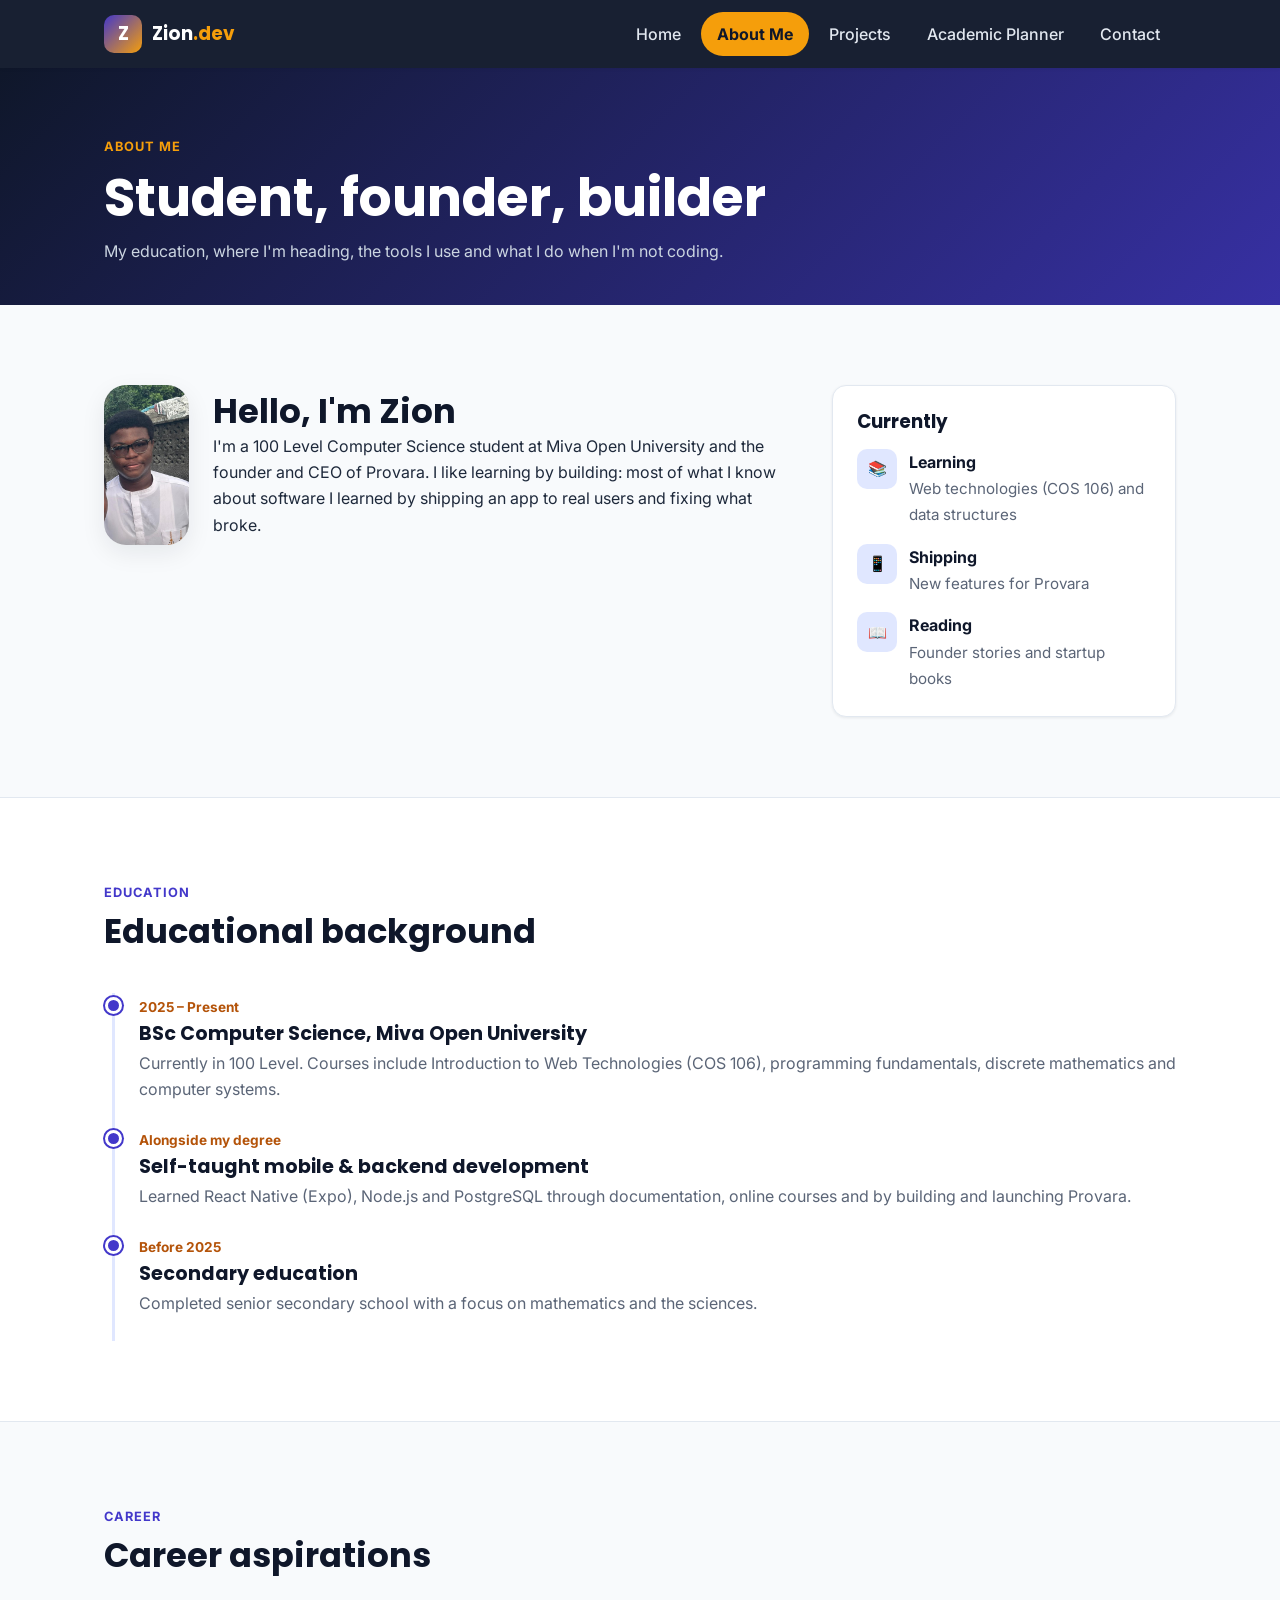
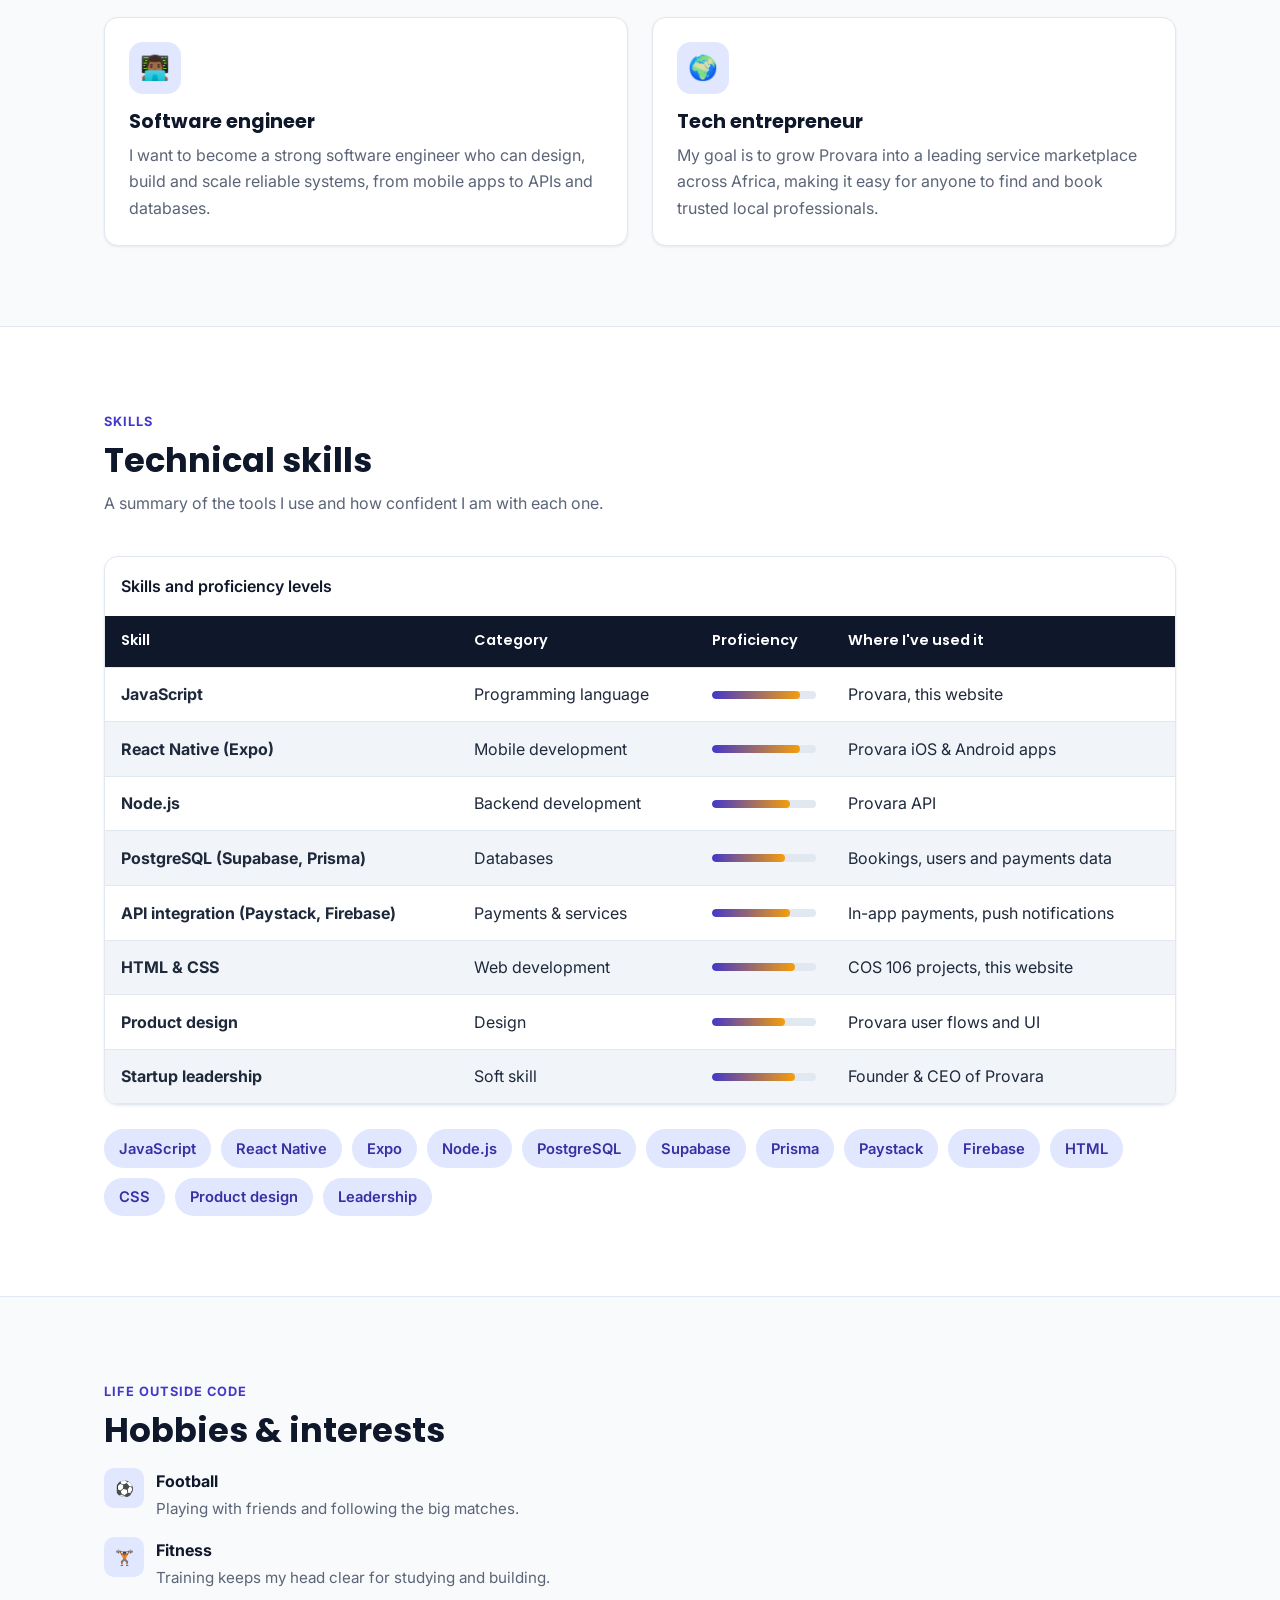
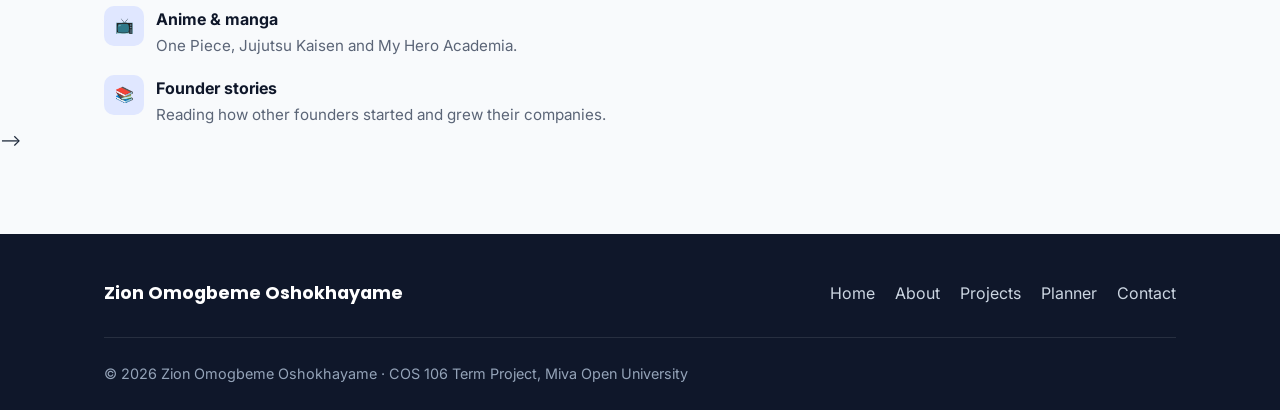
==== commit e8f171e3: "changes" ====
--- a/about.html
+++ b/about.html
@@ -61,7 +61,7 @@
             <div>
               <h2 id="intro-title">Hello, I'm Zion</h2>
               <p>
-                I'm a 200 Level Computer Science student at Miva Open University and the founder and
+                I'm a 100 Level Computer Science student at Miva Open University and the founder and
                 CEO of Provara. I like learning by building: most of what I know about software I learned
                 by shipping an app to real users and fixing what broke.
               </p>
@@ -102,7 +102,7 @@
             <span class="timeline-date">2025 – Present</span>
             <h3>BSc Computer Science, Miva Open University</h3>
             <p>
-              Currently in 200 Level. Courses include Introduction to Web Technologies (COS 106),
+              Currently in 100 Level. Courses include Introduction to Web Technologies (COS 106),
               programming fundamentals, discrete mathematics and computer systems.
             </p>
           </li>
@@ -269,26 +269,9 @@
             </li>
           </ul>
         </article>
-
-        <aside class="reveal" aria-labelledby="video-title">
-          <h2 id="video-title" class="visually-hidden">Intro video</h2>
-          <figure>
-            <div class="video-wrapper">
-              <!-- HTML5 video with controls and a fallback message -->
-              <video controls preload="metadata" playsinline poster="images/video-poster.svg">
-                <source src="https://interactive-examples.mdn.mozilla.net/media/cc0-videos/flower.mp4" type="video/mp4">
-                <source src="https://interactive-examples.mdn.mozilla.net/media/cc0-videos/flower.webm" type="video/webm">
-                <p>
-                  Sorry, your browser doesn't support embedded videos.
-                  You can <a href="https://interactive-examples.mdn.mozilla.net/media/cc0-videos/flower.mp4">download the video</a> instead.
-                </p>
-              </video>
             </div>
-            <figcaption class="media-caption">
-              Short intro clip (placeholder, a free CC0 sample video from MDN). I'll replace it with my own intro video.
-            </figcaption>
           </figure>
-        </aside>
+        </aside> -->
       </div>
     </section>
   </main>
